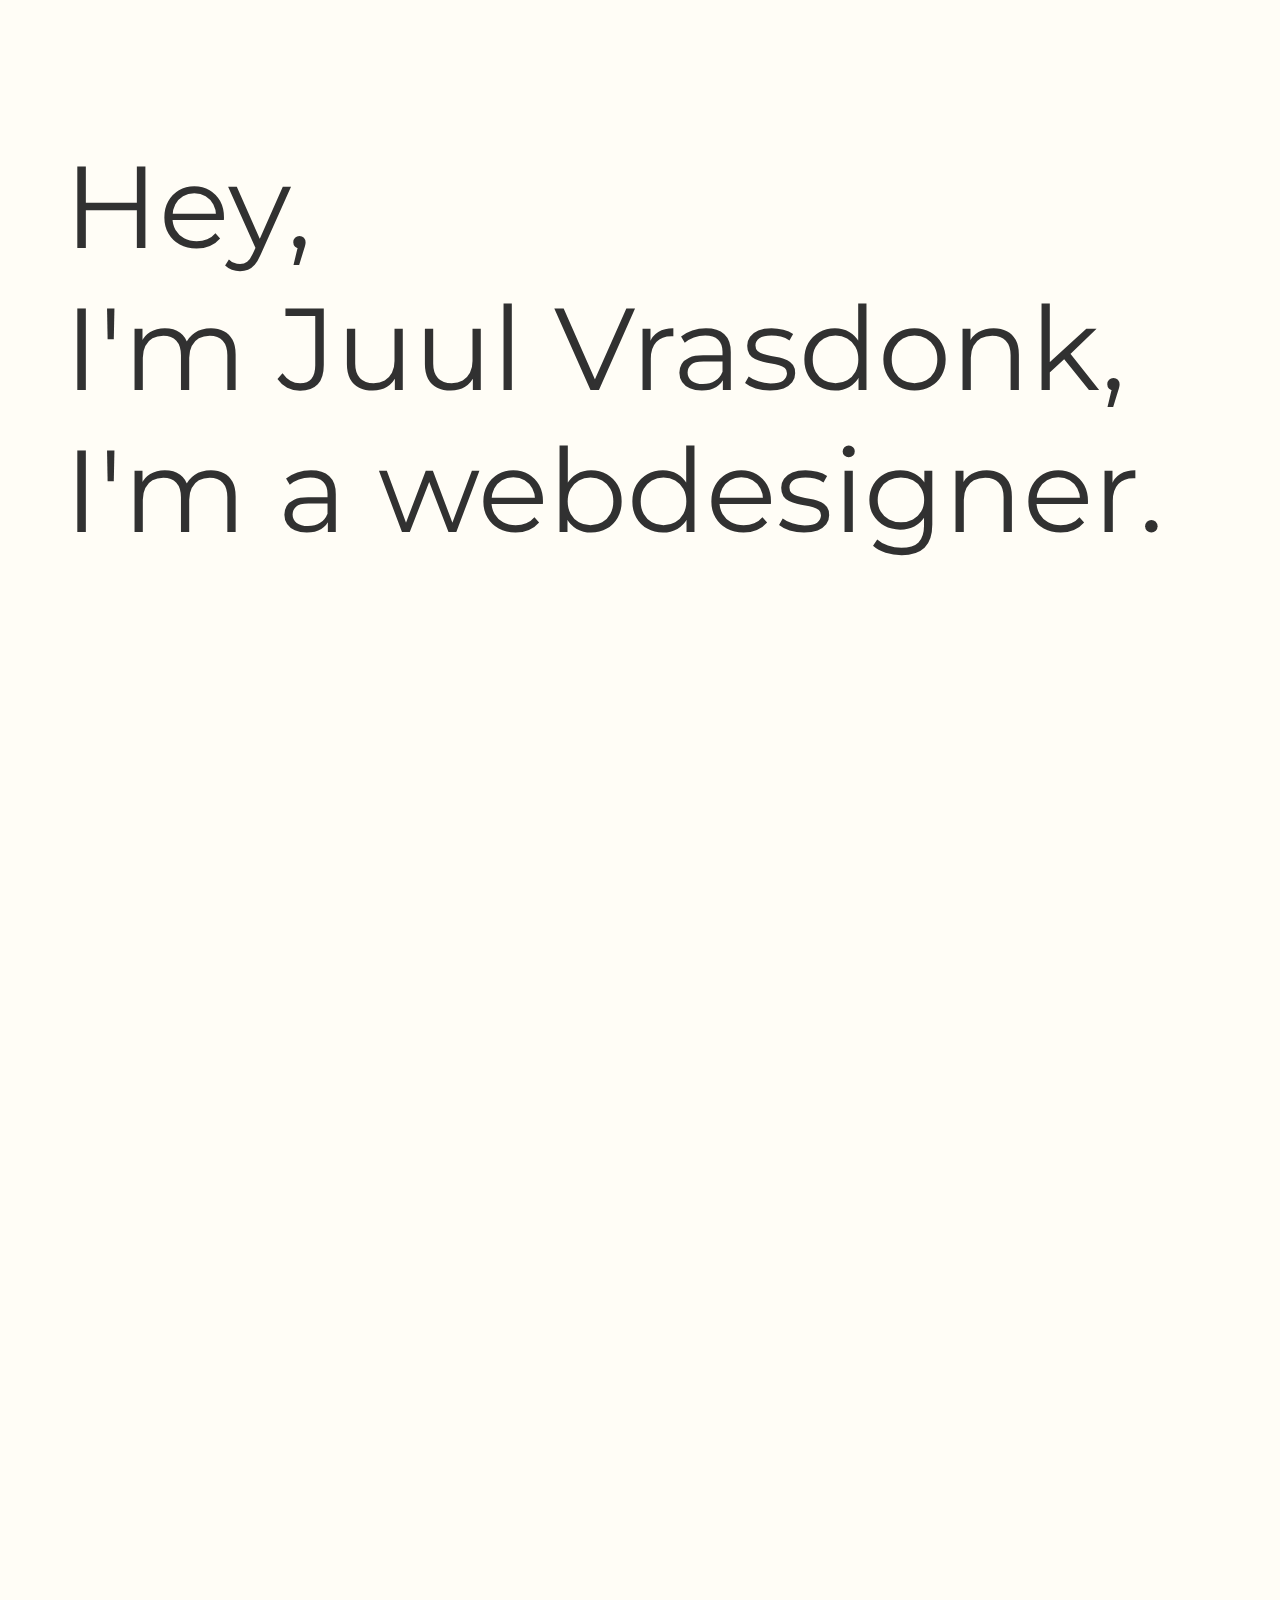
==== index.html @ 44484472 "update" ====
<!DOCTYPE html>
<html lang="nl">
<head>
    <meta charset="utf-8"/>
    <meta name="viewport" content="width=device-width, initial-scale=1.0">
    <title>Juul Vrasdonk</title>
    <link href="https://fonts.googleapis.com/css2?family=Montserrat:ital,wght@0,200;0,300;0,400;0,500;0,600;0,700;0,800;0,900;1,100;1,200;1,300;1,400;1,500;1,600;1,700;1,800;1,900&display=swap" rel="stylesheet">
    <link rel=stylesheet href="./style.css">
</head>
<body>
    <header>
        <ul class="introlax">
            <li class="scroll" data-rate="2" data-direction="horizontal">Hey,</li>
            <li class="scroll" data-rate="1.5" data-direction="horizontal">I'm Juul Vrasdonk,</li>
            <li class="scroll" data-rate="-2" data-direction="horizontal">I'm a webdesigner.</li>
        </ul>
    </header>
    <main>
       <article>
        <p class="intro fade-element">This is my design portfolio.</p>
        <section class="itemcontainer fade-element">  
                <h2>Ubicomp</h2>
                <img class="ubicompimg" src="img/Ubicomp/Ubicomp.svg" alt="Einstein doll with big dark eyes">
            <section class="cta ubicompcta">
                <h2 class="hidden"></h2>
                <a href="ubicomp.html">Details</a>
            </section> 
        </section>
        <section class="stuwebitemcontainer fade-element">  
                <h2>Stuweb</h2>
                <img src="img/Stuweb/Stuweb.png" alt="Landing page of Stuweb" class="stuweb">
            <section class="cta stuwebcta">
                <h2 class="hidden"></h2>
                <a href="#">Details</a>
           </section>
        </section>
        <section class="biebitemcontainer fade-element">  
            <h2>Bibliotheek</h2>
            <img class="bibliotheekimg" src="img/Bibliotheek/Bieb_home.png" alt="Ipad app for 'de Bibliotheek.">
        <section class="cta bibliotheekcta">
            <h2 class="hidden"></h2>
            <a href="#">Details</a>
        </section> 
    </section>
       </article>
       <footer>
           <h2 class="fade-element">Contact</h2>
           <div class="desktopfooter">
            <section class="iconcontainer">
                <h2 class="hidden"></h2>
             <a href="https://www.linkedin.com/in/juul-vrasdonk-37319a1a4/" class="fade-element" target="blank"><img src="img/Icons/Linkedin.svg" alt="Linkedin logo"></a>
             <a href="https://dribbble.com/juulvrasdonk" class="fade-element" target="blank"><img src="img/Icons/Dribbble.svg" alt="Dribbble logo"></a>
             <a href=" https://www.instagram.com/juulvrasdonk/" class="fade-element" target="blank"><img src="img/Icons/Instagram.svg" alt="Instagram logo"></a>
            </section>
            <a href="mailto:juulvrasdonk@gmail.com" class="mail fade-element">juulvrasdonk@gmail.com</a>
           </div>
       </footer> 
        
    </main>
</body>
<script src="main.js"></script>
</html>
---- style.css ----
/* Mobile first part*/
html {
    margin: 0px;
    padding: 0px;
    font-family: 'Montserrat', sans-serif;
}
body{
    margin: 0;
    padding: 0;
    display: flex;
    flex-flow: column;
    background-color: #FFFDF6;
}
header { 
    height: 100vh;
}
.introlax {
    margin: 40vh 0 50vh 7vw;
    padding: 0;
    width: 90vw;
    position: fixed;
}

li {
    font-weight: 400;
    font-size: 9.1vw;
    color: #313131;
    padding: 0;
    list-style: none;
    max-width: 90vw;
}
.intro{
    font-weight: 400;
    font-size: 1em;
    color: #313131;
    width: 100vw;
    text-align: center;
    margin: 0 0 50vh 0;
}
h2 {
    font-weight: 700;
    color: #757575;
    font-size: 3.3em;
    margin-top: 2%;
}
.itemcontainer, .stuwebitemcontainer, .biebitemcontainer {
    display: flex;
    flex-flow: column;
    align-items: center;
    width: 80vw;
    margin: 0 10vw 30vh 10vw;
    background-color:  #E9F9F5;
    border-radius: 10px;
    box-shadow: 0vw 3vh 50px -30px rgba(0,0,0,.4);
}

.itemcontainer > img {
    height: 25vh;
    margin: 0% 27% 5% 0%;
}
.stuwebitemcontainer > .stuweb, .biebitemcontainer > .bibliotheekimg{
    height: auto;
    width: 90%;
    box-shadow: 0vw 3vh 50px -30px rgba(0,0,0,.4);
    margin: 0% 5% 15% 5%;
}
.biebitemcontainer > h2 {
    font-size: 2.5em;
}

.cta {
    width: 100%;
    display: flex;
}
.cta > a {
    text-decoration: none;
    background-color:#4285F4; ;
    color: white;
    border-radius: 10px;
    padding: 8px 37%;
    margin: auto;
    margin-bottom: 3%;
    box-shadow: 0vw 3vh 50px -30px rgba(0,0,0,.4);
}
footer{
    position: relative;
    height: 50vh;
    display: flex;
    flex-flow: column;
    margin: 45vh 0 20vh 0;
}
.desktopfooter {
    position: relative;
    display:flex;
    flex-flow: column;
}
footer > h2{
    width: 100vw;
    text-align: center;
    margin: 0;
}
.iconcontainer{
    width: 60vw;
    height: 0;
    margin-left: 20vw;
    margin-top: 7vh;
    margin-bottom: 7em;
    display: flex;
    flex-flow: row;
    justify-content: space-between;
}
.mail{
    text-decoration: none;
    background-color:#4285F4; ;
    color: white;
    border-radius: 10px;
    padding: 8px 0;
    width: 70vw;
    margin: 0;
    text-align: center;
    margin-left: 15vw;
}


/* Product page */

.backtext {
    right: 20px;
    font-size: 1em;
    text-decoration: none;
    color: #313131;
    margin-left: 4px;
    margin-top: 0px;
}
.back {
    display: flex;
    flex-flow: row;
    margin-top: 3vh;
    margin-left: 3vw;
    margin-bottom: 0;
}

.back > a > img {
    margin: auto;
    width: 1.5em;
}
a > img {
    width: 15vw;
}
nav > ul > li {
    margin: 0;
    margin-right: 6vw;
    padding: 0;
}
.productheader {
    height: auto;
}
li > a {
    font-size: 2.2vh;
    font-weight: 500;
    text-decoration: none;
    color: #C1C1C1;
    position: relative;
    bottom: 1vh;
}
nav {
    display: flex;
    justify-content: center;
}
nav > ul{
    display: flex;
    flex-flow: row;
    justify-content: space-evenly;
    width: 85%;
    align-items: center;
    margin: 6vh 5.5vw 6vh 0vw; 
    max-width: 400px;
}
.active{
    position: relative;
    top: 0vh;
    font-weight: 500;
    font-size: 2.5vh;
    background-color: #4285F4;
    color: white;
    padding: 4px 6px;
    border-radius: 8px;
}
h1 {
    margin-left: 5vw;
    font-size: 1.3em;
    color: #757575;
}
p {
    font-size: 0.9em;
    margin: 0 10vw 10vh 5vw;
}
.content {
    display: flex;
    flex-flow: column;
    width: 100vw;
    background-color: #242424;
    margin-bottom: 0;
}
.langhint{
    font-size: 0.5em;
    color: #FFFDF6;
    width: 100vw;
    text-align: center;
    margin: 15vh 0 13vh 0;
}
li > img {
    width: 90vw;
    margin: 0 5vw 10vw 5vw;
}
.content > ul, .imagerow{
    list-style: none;
    padding-inline-start: 0;
}
.productfooter{ 
    margin-top: 0;
    height: 25vh;
}
.mobilehidden {
    display: none;
}
.hidden {
    display: none;
}
.fade-element {
    opacity: 0;
    -webkit-transition-delay: .5s;
    -o-transition-delay: .5s;
    transition-delay: .5s;
    -webkit-transition: .5s;
    -o-transition: .5s;
    transition: .5s cubic-bezier(0.79, 0, 0.6, 1);
    transform: translateY(200px) rotate(-5deg);
}
.inView {
    opacity: 1;
    transform: translateY(0px) rotate(0deg);
  }


@media screen and (min-width: 480px) {
    h2 {
        font-size: 6em;
    }
    .itemcontainer > img {
        margin: 0% 22% 5% 0%;
    }
    a {
        font-size: 1.7em;
    }
    .iconcontainer {
        margin-bottom: 18vh;
    }
    .mail {
        width: 50vw;
        margin: 0 25vw;
    }
    p{
        font-size: 1.4em;
        margin: 0 10vw 10vh 5vw;
    }
    .backtext {
        font-size: 1.4em;
    }
    h1 {
        font-size: 3.5em;
        margin-bottom: 3vh;
    }
    li > a {
        position: relative;
        bottom: 1.5vh;
    }
}
@media screen and (min-width: 992px) {
    html {
        overflow-x: hidden;
    }
    header {
        height: 100vh;
        width: 100vw;
        display: flex;
        margin-bottom: 45vh;
    }
    .introlax {
        margin-top: 15vh;
        margin-left:  5vw;
    }
    .intro {
        padding-bottom: 50vh;
        width: 100%;
        margin: 0;
    } 
    main {
        display: flex;
        flex-direction: column;
        width: 100vw;
        align-items: center;
    }
    article {
        display: flex;
        flex-direction: column;
        width: 100%;
        max-width: 1200px;
        margin: 0;
        padding: 0;
    }
    .itemcontainer {
        display: flex;
        flex-direction: row-reverse;
        justify-content: space-between;
        width: 90%;
        background-color: transparent;
        margin: 0 5% 10% 5%;
        padding: 0;
        border-radius: 0;
        box-shadow: none;
    }
    .itemcontainer > .ubicompimg { 
        width: 25%;
        margin: 0;
        background-color: #E9F9F5;;
        padding: 10% 18% 10% 10%;
        border-radius: 2.5%;
        box-shadow: 0vw 3vh 50px -30px rgba(0,0,0,.4);
    }
    .ubicompcta {
        position: absolute;
        top: 70%;
        left: 58%;
        width: 15%;
    }
    .stuwebitemcontainer {
        display: flex;
        flex-direction: row;
        justify-content: space-between;
        width: 90%;
        background-color: transparent;
        margin: 0 5% 0% 5%;
        padding: 0;
        border-radius: 0;
        box-shadow: none;
    }
    .stuwebitemcontainer > .stuweb {
        width: 30%;
        object-fit: contain;
        padding: 12% 12% 12% 12%;
        background-color: #E9F9F5;;
        border-radius: 2.5%;
        margin-right: 0;
    }
    .stuwebcta {
        width: 15%;
        position: absolute;
        top: 60%;
        left: 0;
    }
    .biebitemcontainer {
        display: flex;
        flex-direction: row-reverse;
        justify-content: space-between;
        width: 90%;
        background-color: transparent;
        margin: 0 5% 10% 5%;
        padding: 0;
        border-radius: 0;
        box-shadow: none;
    }
    .biebitemcontainer > .bibliotheekimg {
        width: 30%;
        margin: 0;
        background-color: #E9F9F5;;
        padding: 12% 12% 12% 12%;
        border-radius: 2.5%;
        box-shadow: 0vw 3vh 50px -30px rgba(0,0,0,.4);
    }
    .biebitemcontainer > h2 {
        position: relative;
        margin-top: 7%;
        margin-right: 4%;
        font-size: 4em;
    }
    .bibliotheekcta {
        position: absolute;
        top: 70%;
        left: 60%;
        width: 15%;
    }
    footer{
        width: 90vw;
        height: 30vh;
        display: flex;
        flex-flow: column;
        margin: 45vh 0 20vh 0;
    }
    footer > h2{
        width: 100vw;
        text-align: left;
    }
    .iconcontainer{
        height: 0;
        margin-top: 4vw;
        margin-bottom: 7em;
        display: flex;
        flex-flow: row;
        justify-content: left;
    }
    .iconcontainer img {
        width: 4vw;
        margin-left: 2vw;
    }
    .mail{
        text-decoration: underline;
        background-color: transparent;
        color: #4285F4;
        border-radius: 10px;
        width: 20vw;
        height: 31px;
        margin: 4vw;
        margin-left: 0.5vw;
        text-align: center;
    }
    .desktopfooter {
        display: flex;
        flex-direction: row-reverse;
    }
}
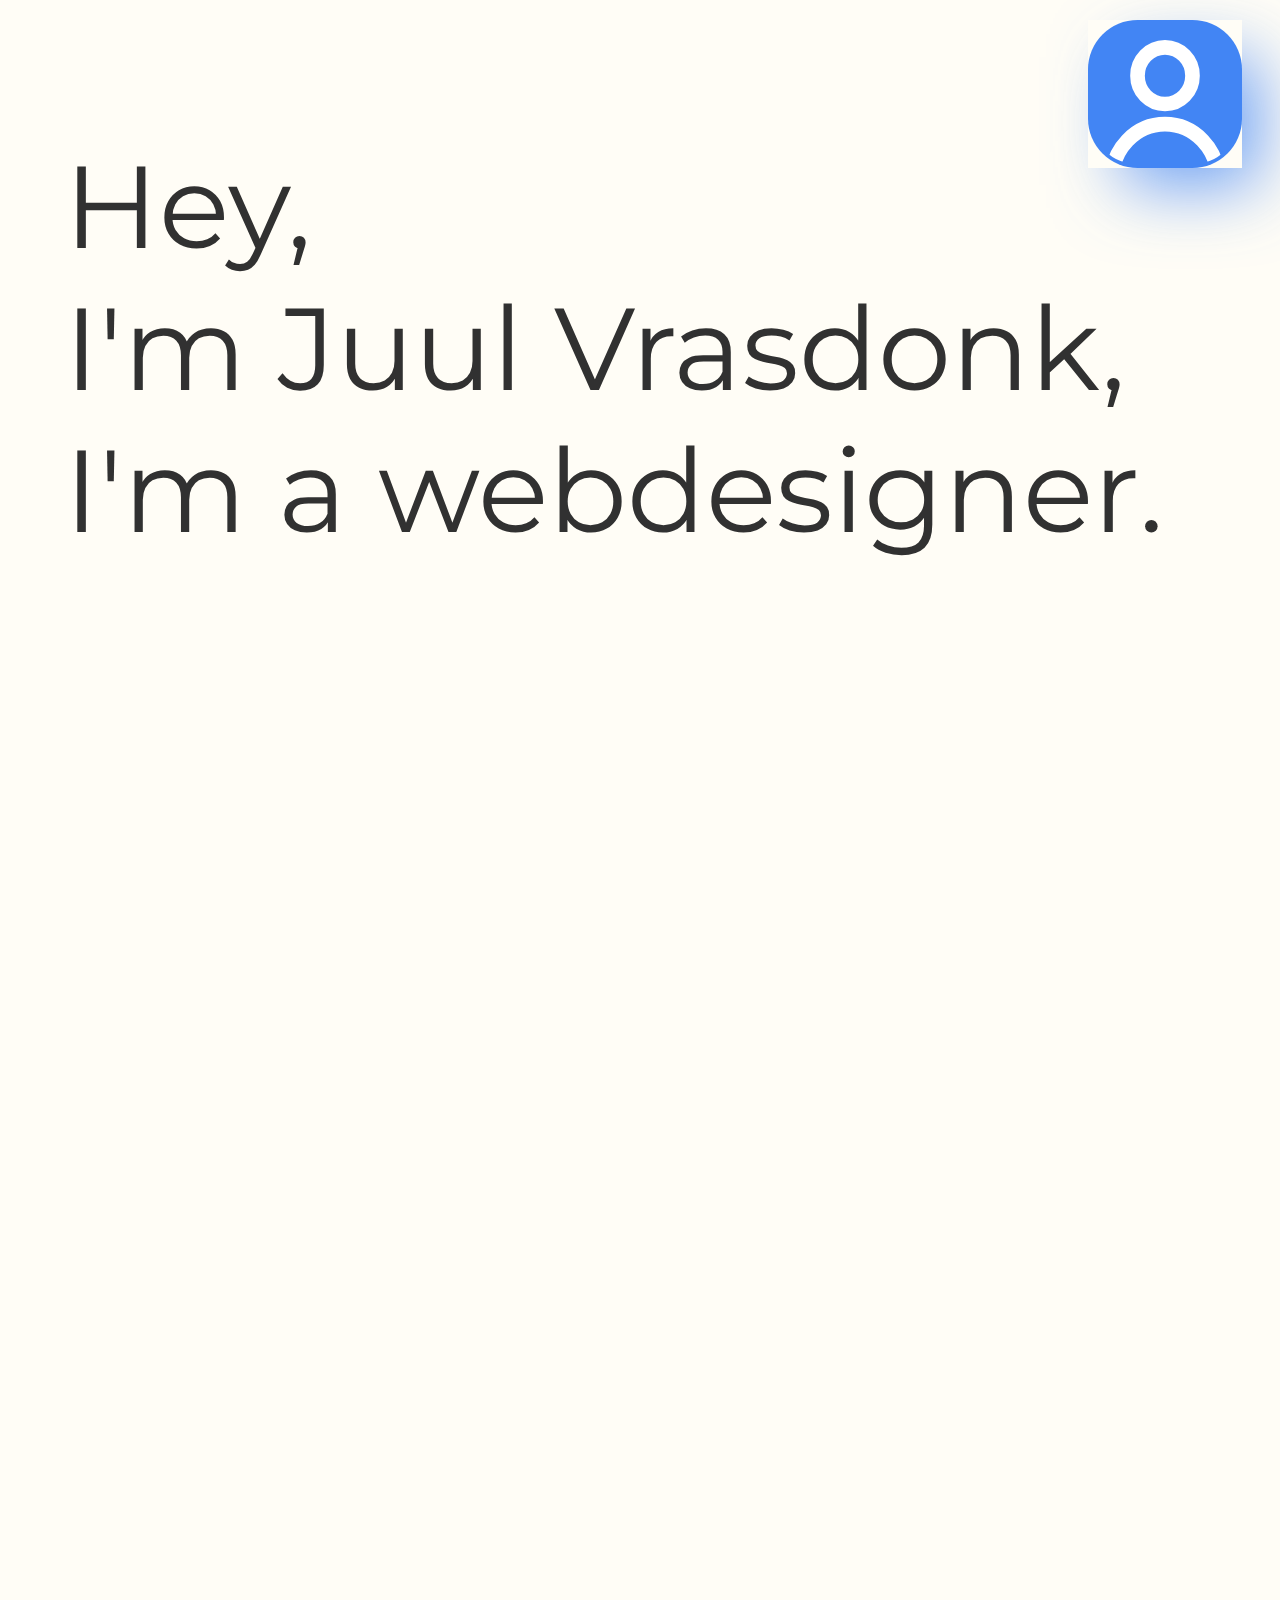
==== commit 1874194c: "Update" ====
--- a/index.html
+++ b/index.html
@@ -9,13 +9,14 @@
 </head>
 <body>
     <header>
+        <a href="about-me.html" class="aboutmebtn"><img src="img/Icons/Aboutme.svg"></a> 
         <ul class="introlax">
             <li class="scroll" data-rate="2" data-direction="horizontal">Hey,</li>
             <li class="scroll" data-rate="1.5" data-direction="horizontal">I'm Juul Vrasdonk,</li>
             <li class="scroll" data-rate="-2" data-direction="horizontal">I'm a webdesigner.</li>
         </ul>
     </header>
-    <main>
+    <main class="homecontainer">
        <article>
         <p class="intro fade-element">This is my design portfolio.</p>
         <section class="itemcontainer fade-element">  
--- a/style.css
+++ b/style.css
@@ -13,6 +13,17 @@
 }
 header { 
     height: 100vh;
+}
+.aboutmebtn {
+    position: fixed;
+    left: 85vw;
+    top: 2px;
+    z-index: 5;
+}
+.aboutmebtn > img {
+    margin-top: 2vh;
+    width: 12vw;
+    box-shadow: 2vw 3vh 70px -10px rgba(66,133,244,.8);
 }
 .introlax {
     margin: 40vh 0 50vh 7vw;
@@ -123,7 +134,6 @@
 
 
 /* Product page */
-
 .backtext {
     right: 20px;
     font-size: 1em;
@@ -131,6 +141,7 @@
     color: #313131;
     margin-left: 4px;
     margin-top: 0px;
+    height: 0;
 }
 .back {
     display: flex;
@@ -151,21 +162,26 @@
     margin: 0;
     margin-right: 6vw;
     padding: 0;
+    display: flex;
+    align-items: center;
 }
 .productheader {
+    display: flex;
+    flex-direction: column;
+    margin-bottom: 0;
     height: auto;
 }
 li > a {
-    font-size: 2.2vh;
+    font-size: 2.2vh;   
     font-weight: 500;
     text-decoration: none;
     color: #C1C1C1;
-    position: relative;
-    bottom: 1vh;
 }
 nav {
     display: flex;
     justify-content: center;
+    width: 100vw;
+    margin-top: 4vh;
 }
 nav > ul{
     display: flex;
@@ -173,8 +189,11 @@
     justify-content: space-evenly;
     width: 85%;
     align-items: center;
-    margin: 6vh 5.5vw 6vh 0vw; 
     max-width: 400px;
+    margin: 0;
+}
+section > nav {
+    margin-bottom: 15%;
 }
 .active{
     position: relative;
@@ -295,7 +314,7 @@
         width: 100%;
         margin: 0;
     } 
-    main {
+    .homecontainer {
         display: flex;
         flex-direction: column;
         width: 100vw;
@@ -428,4 +447,122 @@
         display: flex;
         flex-direction: row-reverse;
     }
+
+
+    /* Productpagina */
+
+    .langhint {
+        font-size: 1em;
+    }
+    nav > ul > li {
+        height: 100%;
+        margin: 0;
+        margin-right: 6vw;
+        padding: 0;
+        display: flex;
+        align-items: center;
+    }
+    li > a {
+        font-size: 1vw;   
+        font-weight: 500;
+        text-decoration: none;
+        color: #C1C1C1;
+        margin: 0;
+        position: relative;
+        bottom: 0;
+    }
+    nav {
+        display: flex;
+        justify-content: center;
+        width: 100vw;
+        margin-top: 4vh;
+    }
+    nav > ul{
+        display: flex;
+        flex-flow: row;
+        justify-content: space-evenly;
+        width: 85%;
+        height: 100%;
+        align-items: center;
+        max-width: 992px;
+        margin: 0;
+        padding: 0;
+    }
+    section > nav {
+        margin-bottom: 15%;
+    }
+    .active{
+        position: relative;
+        top: 0vh;
+        font-weight: 500;
+        font-size: 1.3vw;
+        background-color: #4285F4;
+        color: white;
+        padding: 4px 6px;
+        border-radius: 8px;
+        margin-top: 0;
+    }
+    h1 {
+        margin-top: 20vh;
+    }
+    p {
+        margin-bottom: 20vh;
+    } 
+
+    /* About me page */
+    .aboutheader {
+        margin: 0;
+        max-height: 10vh;
+        position: fixed;
+    }
+    .aboutmecontainer {
+        display: flex;
+        flex-direction: wrap;
+        width: 100vw;
+        margin: 0;
+        margin-right: 0;
+        max-width: none;
+        position: relative;
+        top: 0;
+        margin-bottom: 100vh;
+    }
+    .introaboutme {
+        width: 50%;
+        margin-top: 35vh;
+        margin-left: 47%;
+    }
+    .introaboutme > ul {
+        width: 100%;
+        max-width: none;
+        margin: 0%;
+    }
+    .introaboutme > li {
+        font-size: 4em;
+        width: 60vw;
+        max-width: none;
+    }
+    .profilepicture{
+        margin-top: 15vh;
+        min-width: 50%;
+        display: flex;
+        justify-content: center;
+        align-items: center;
+        position: -webkit-sticky;
+        position: fixed;
+    }
+    .profilepicture > img {
+        box-shadow: 0vw 3vh 30px -30px rgba(0,0,0,.4);
+    }
+    .aboutmetext {
+        margin-top: 50vh;
+    }
+    .aboutmetext > p, h3 {
+        max-width: 40vw;
+        margin-left: 50%;
+    }
+    .aboutmetext >  h3 {
+        font-size: 2em;
+        color: #757575;
+    }
+
 }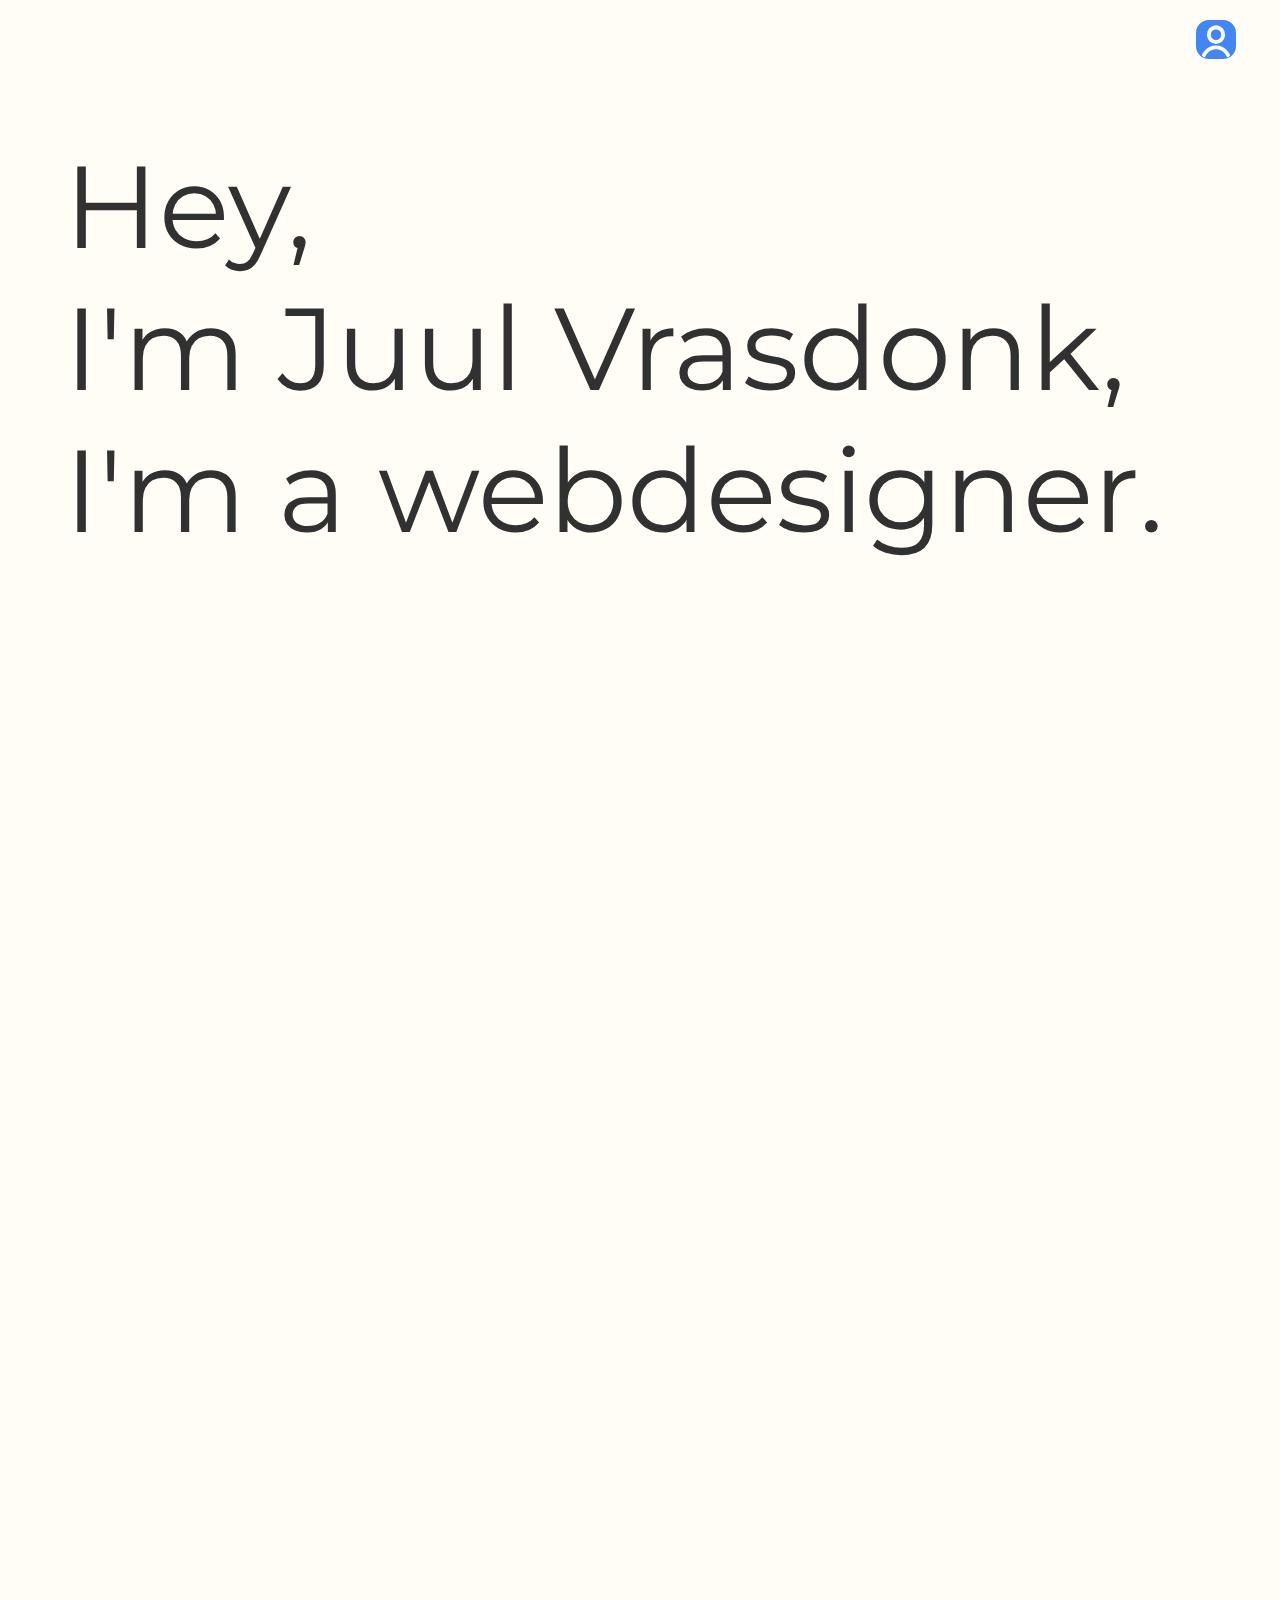
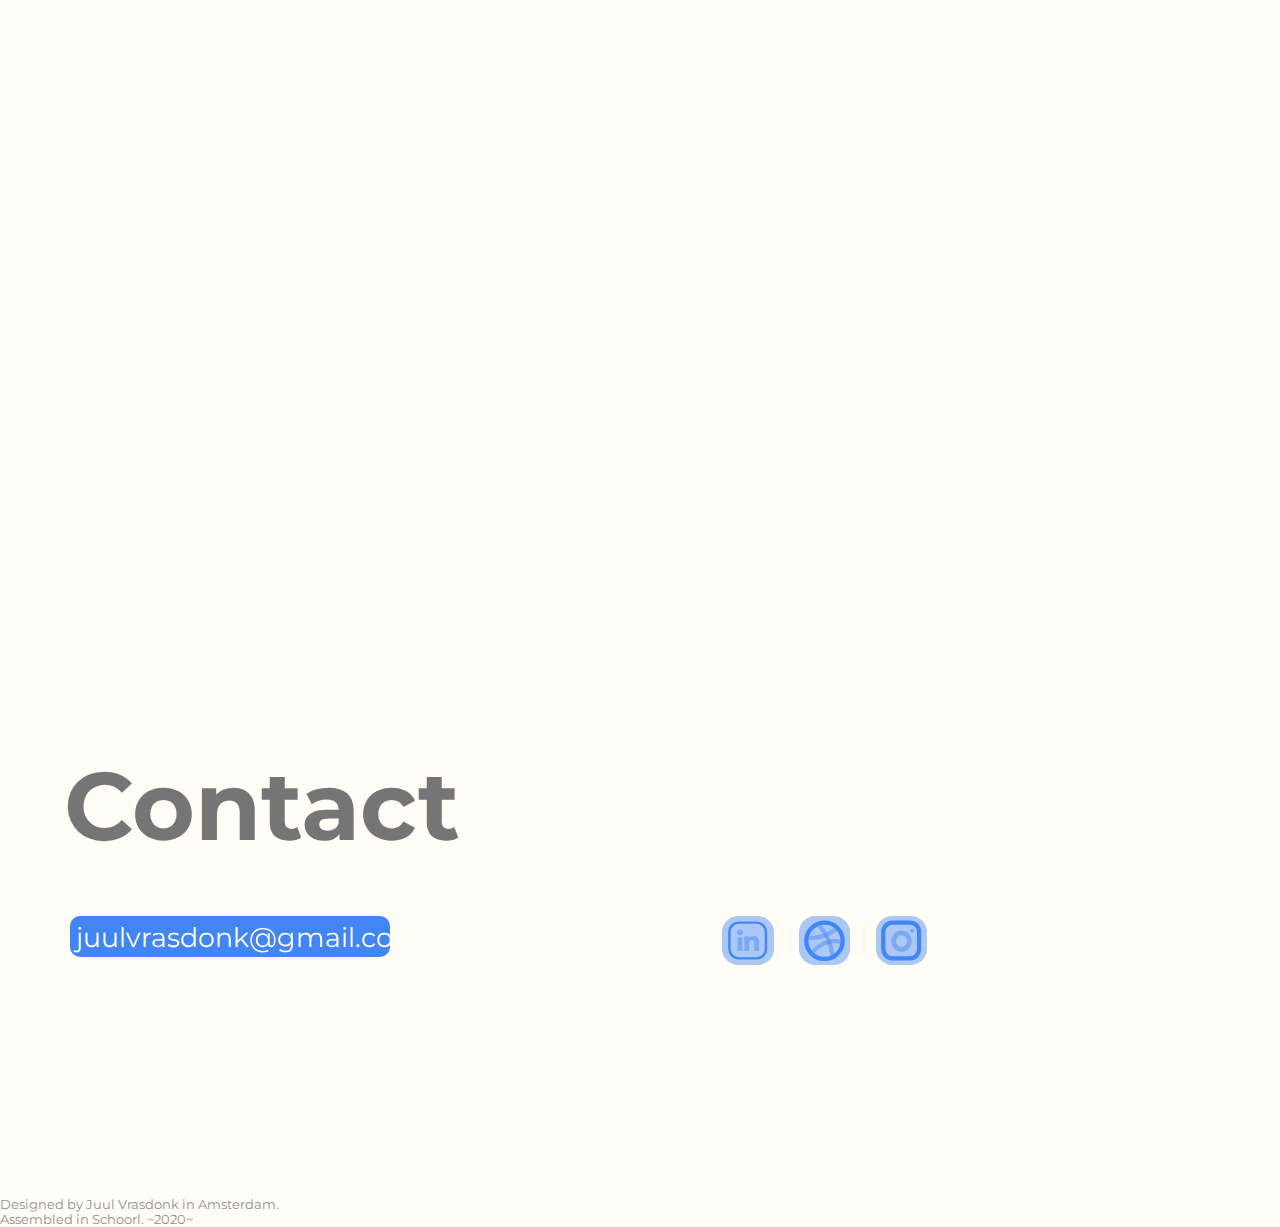
==== commit 2b1fe70a: "update" ====
--- a/index.html
+++ b/index.html
@@ -45,17 +45,20 @@
     </section>
        </article>
        <footer>
-           <h2 class="fade-element">Contact</h2>
+           <h2>Contact</h2>
            <div class="desktopfooter">
             <section class="iconcontainer">
                 <h2 class="hidden"></h2>
-             <a href="https://www.linkedin.com/in/juul-vrasdonk-37319a1a4/" class="fade-element" target="blank"><img src="img/Icons/Linkedin.svg" alt="Linkedin logo"></a>
-             <a href="https://dribbble.com/juulvrasdonk" class="fade-element" target="blank"><img src="img/Icons/Dribbble.svg" alt="Dribbble logo"></a>
-             <a href=" https://www.instagram.com/juulvrasdonk/" class="fade-element" target="blank"><img src="img/Icons/Instagram.svg" alt="Instagram logo"></a>
+             <a href="https://www.linkedin.com/in/juul-vrasdonk-37319a1a4/" target="blank"><img src="img/Icons/Linkedin.svg" alt="Linkedin logo"></a>
+             <a href="https://dribbble.com/juulvrasdonk"  target="blank"><img src="img/Icons/Dribbble.svg" alt="Dribbble logo"></a>
+             <a href=" https://www.instagram.com/juulvrasdonk/" target="blank"><img src="img/Icons/Instagram.svg" alt="Instagram logo"></a>
             </section>
-            <a href="mailto:juulvrasdonk@gmail.com" class="mail fade-element">juulvrasdonk@gmail.com</a>
+            <a href="mailto:juulvrasdonk@gmail.com" class="mail">juulvrasdonk@gmail.com</a>
            </div>
        </footer> 
+        <p class="designcredits">Designed by Juul Vrasdonk in Amsterdam. <br>
+            Assembled in Schoorl. ~2020~
+        </p>
         
     </main>
 </body>
--- a/style.css
+++ b/style.css
@@ -16,14 +16,16 @@
 }
 .aboutmebtn {
     position: fixed;
-    left: 85vw;
+    left: auto;
+    right: 2vw;
     top: 2px;
     z-index: 5;
 }
 .aboutmebtn > img {
     margin-top: 2vh;
+    margin-right: 2vh;
     width: 12vw;
-    box-shadow: 2vw 3vh 70px -10px rgba(66,133,244,.8);
+    max-width: 40px;
 }
 .introlax {
     margin: 40vh 0 50vh 7vw;
@@ -131,8 +133,12 @@
     text-align: center;
     margin-left: 15vw;
 }
-
-
+.designcredits {
+    width: 100vw;
+    margin: 0;
+    font-size: 80%;
+    color: rgb(145, 145, 145);
+}
 /* Product page */
 .backtext {
     right: 20px;
@@ -246,6 +252,34 @@
 .hidden {
     display: none;
 }
+
+/* About me page */
+
+.mobiletop {
+    position: absolute;
+    top: 0;
+    margin-top: 20vh;
+    margin-bottom: 0;
+}
+.aboutheader {
+    max-height: 40vh;
+}
+.introaboutme {
+    width: 100vw;
+    margin-left: 5%;
+    padding-inline-start: 0em;
+}
+.profilepicture > img {
+    width: 80vw;
+    margin: 0 10vw 10vh;
+}
+h3, p {
+    margin-left: 5%;
+}
+
+
+/* Animations */
+
 .fade-element {
     opacity: 0;
     -webkit-transition-delay: .5s;
@@ -262,6 +296,8 @@
   }
 
 
+
+
 @media screen and (min-width: 480px) {
     h2 {
         font-size: 6em;
@@ -294,6 +330,66 @@
         position: relative;
         bottom: 1.5vh;
     }
+
+    /* Product pagina */
+
+    .langhint {
+        font-size: 1em;
+    }
+    nav > ul > li {
+        height: 100%;
+        margin: 0;
+        margin-right: 6vw;
+        padding: 0;
+        display: flex;
+        align-items: center;
+    }
+    li > a {
+        font-size: 40%;   
+        font-weight: 500;
+        text-decoration: none;
+        color: #C1C1C1;
+        margin: 0;
+        position: relative;
+        bottom: 0;
+    }
+    nav {
+        display: flex;
+        justify-content: center;
+        width: 100vw;
+        margin-top: 4vh;
+    }
+    nav > ul{
+        display: flex;
+        flex-flow: row;
+        justify-content: space-between;
+        width: 85%;
+        height: 100%;
+        align-items: center;
+        max-width: 992px;
+        margin: 0;
+        padding: 0;
+    }
+    section > nav {
+        margin-bottom: 15%;
+    }
+    .active{
+        position: relative;
+        top: 0vh;
+        font-weight: 500;
+        font-size: 45%;
+        background-color: #4285F4;
+        color: white;
+        padding: 4px 6px;
+        border-radius: 8px;
+        margin-top: 0;
+    }
+    h1 {
+        margin-top: 20vh;
+    }
+    p {
+        margin-bottom: 20vh;
+    } 
 }
 @media screen and (min-width: 992px) {
     html {
@@ -433,98 +529,44 @@
         margin-left: 2vw;
     }
     .mail{
-        text-decoration: underline;
-        background-color: transparent;
-        color: #4285F4;
+        text-decoration: none;
+        background-color:  #4285F4;
+        color: white;
         border-radius: 10px;
-        width: 20vw;
+        padding: 5px 6px;
+        width: 24vw;
         height: 31px;
         margin: 4vw;
         margin-left: 0.5vw;
         text-align: center;
     }
+    .mail > a {
+        width: 100%;
+    }
     .desktopfooter {
         display: flex;
         flex-direction: row-reverse;
     }
-
-
-    /* Productpagina */
-
-    .langhint {
-        font-size: 1em;
-    }
-    nav > ul > li {
-        height: 100%;
-        margin: 0;
-        margin-right: 6vw;
-        padding: 0;
-        display: flex;
-        align-items: center;
-    }
-    li > a {
-        font-size: 1vw;   
-        font-weight: 500;
-        text-decoration: none;
-        color: #C1C1C1;
-        margin: 0;
-        position: relative;
-        bottom: 0;
-    }
-    nav {
-        display: flex;
-        justify-content: center;
-        width: 100vw;
-        margin-top: 4vh;
-    }
-    nav > ul{
-        display: flex;
-        flex-flow: row;
-        justify-content: space-evenly;
-        width: 85%;
-        height: 100%;
-        align-items: center;
-        max-width: 992px;
-        margin: 0;
-        padding: 0;
-    }
-    section > nav {
-        margin-bottom: 15%;
-    }
-    .active{
-        position: relative;
-        top: 0vh;
-        font-weight: 500;
-        font-size: 1.3vw;
-        background-color: #4285F4;
-        color: white;
-        padding: 4px 6px;
-        border-radius: 8px;
-        margin-top: 0;
-    }
-    h1 {
-        margin-top: 20vh;
-    }
-    p {
-        margin-bottom: 20vh;
-    } 
-
     /* About me page */
     .aboutheader {
         margin: 0;
-        max-height: 10vh;
+        height: 10vh;
         position: fixed;
     }
     .aboutmecontainer {
         display: flex;
         flex-direction: wrap;
-        width: 100vw;
+        width: 80vw;
         margin: 0;
         margin-right: 0;
         max-width: none;
         position: relative;
         top: 0;
         margin-bottom: 100vh;
+        float: right;
+    } 
+    .mobiletop {
+        position: relative;
     }
     .introaboutme {
         width: 50%;
@@ -537,7 +579,7 @@
         margin: 0%;
     }
     .introaboutme > li {
-        font-size: 4em;
+        font-size: 300%;
         width: 60vw;
         max-width: none;
     }
@@ -545,16 +587,15 @@
         margin-top: 15vh;
         min-width: 50%;
         display: flex;
-        justify-content: center;
-        align-items: center;
-        position: -webkit-sticky;
         position: fixed;
     }
     .profilepicture > img {
         box-shadow: 0vw 3vh 30px -30px rgba(0,0,0,.4);
+        width: 100%;
+        margin-left: 0;
     }
     .aboutmetext {
-        margin-top: 50vh;
+        margin-top: 25vh;
     }
     .aboutmetext > p, h3 {
         max-width: 40vw;
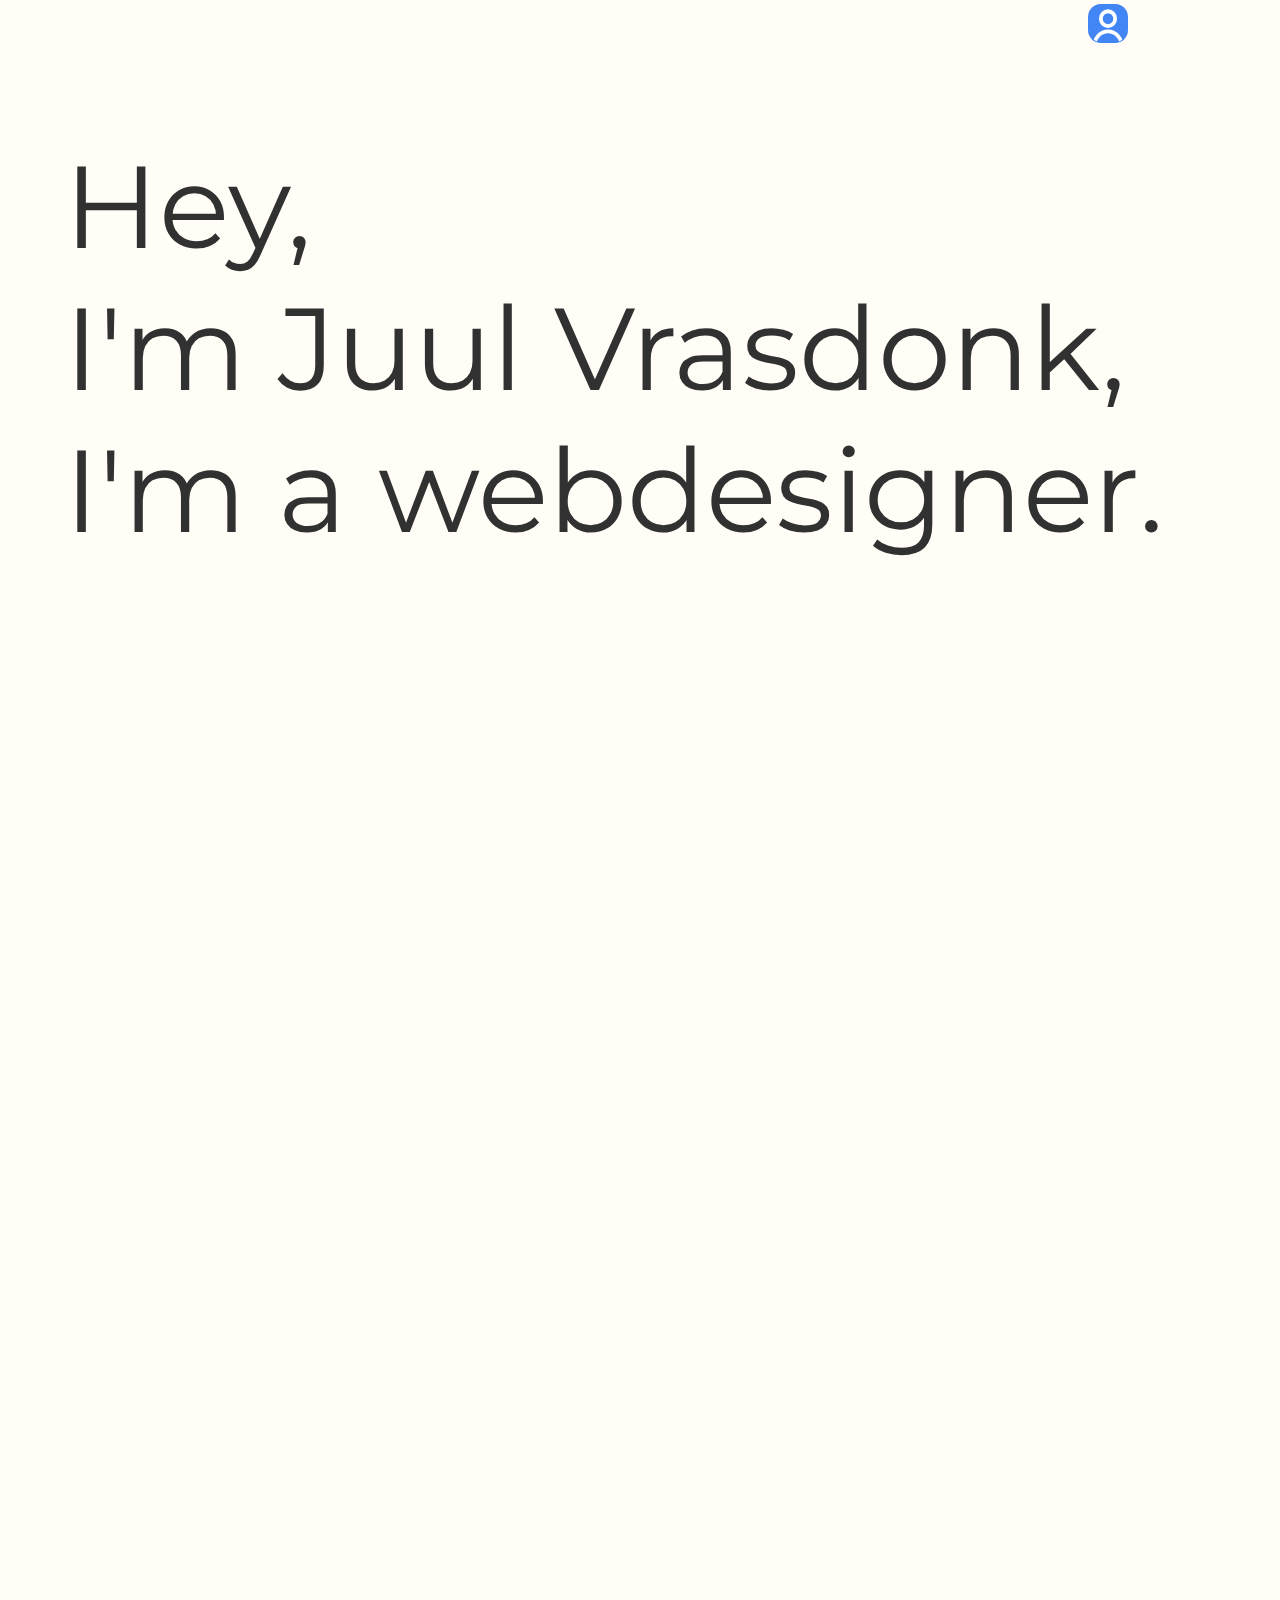
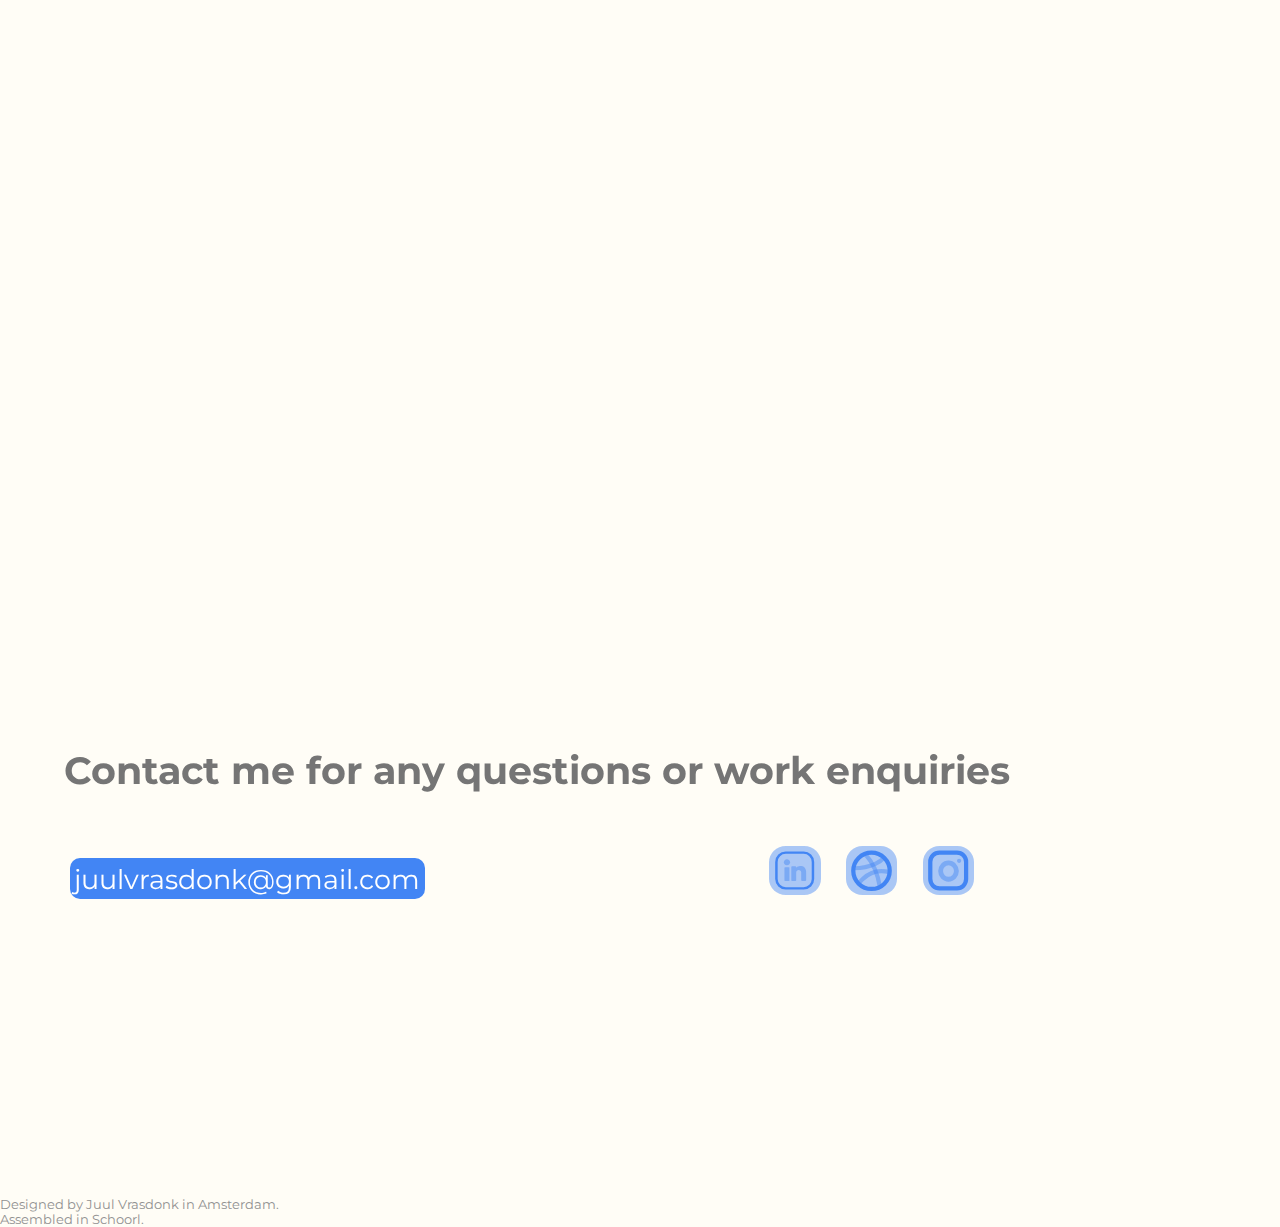
==== commit 54a2b11b: "update" ====
--- a/index.html
+++ b/index.html
@@ -6,6 +6,7 @@
     <title>Juul Vrasdonk</title>
     <link href="https://fonts.googleapis.com/css2?family=Montserrat:ital,wght@0,200;0,300;0,400;0,500;0,600;0,700;0,800;0,900;1,100;1,200;1,300;1,400;1,500;1,600;1,700;1,800;1,900&display=swap" rel="stylesheet">
     <link rel=stylesheet href="./style.css">
+    <link rel="shortcut icon" type="image/png" href="img/Icons/Favicon.png">
 </head>
 <body>
     <header>
@@ -32,7 +33,7 @@
                 <img src="img/Stuweb/Stuweb.png" alt="Landing page of Stuweb" class="stuweb">
             <section class="cta stuwebcta">
                 <h2 class="hidden"></h2>
-                <a href="#">Details</a>
+                <a href="stuweb.html">Details</a>
            </section>
         </section>
         <section class="biebitemcontainer fade-element">  
@@ -40,12 +41,12 @@
             <img class="bibliotheekimg" src="img/Bibliotheek/Bieb_home.png" alt="Ipad app for 'de Bibliotheek.">
         <section class="cta bibliotheekcta">
             <h2 class="hidden"></h2>
-            <a href="#">Details</a>
+            <a href="bibliotheek.html">Details</a>
         </section> 
     </section>
        </article>
        <footer>
-           <h2>Contact</h2>
+           <h2 class="contactheader">Contact me for any questions or work enquiries</h2>
            <div class="desktopfooter">
             <section class="iconcontainer">
                 <h2 class="hidden"></h2>
@@ -57,7 +58,7 @@
            </div>
        </footer> 
         <p class="designcredits">Designed by Juul Vrasdonk in Amsterdam. <br>
-            Assembled in Schoorl. ~2020~
+            Assembled in Schoorl.
         </p>
         
     </main>
--- a/style.css
+++ b/style.css
@@ -1,8 +1,13 @@
 /* Mobile first part*/
+* {
+    margin: 0;
+    padding: 0;
+}
 html {
     margin: 0px;
     padding: 0px;
     font-family: 'Montserrat', sans-serif;
+    overflow-x: hidden;
 }
 body{
     margin: 0;
@@ -10,21 +15,21 @@
     display: flex;
     flex-flow: column;
     background-color: #FFFDF6;
+    max-width: 100vw;
 }
 header { 
     height: 100vh;
 }
 .aboutmebtn {
     position: fixed;
-    left: auto;
-    right: 2vw;
-    top: 2px;
+    left: 85%;
+    right: 0px;
     z-index: 5;
+    width: 12vw;
 }
 .aboutmebtn > img {
-    margin-top: 2vh;
-    margin-right: 2vh;
     width: 12vw;
+    margin-top: 4px;
     max-width: 40px;
 }
 .introlax {
@@ -136,6 +141,7 @@
 .designcredits {
     width: 100vw;
     margin: 0;
+    margin-bottom: 5vh;
     font-size: 80%;
     color: rgb(145, 145, 145);
 }
@@ -182,12 +188,14 @@
     font-weight: 500;
     text-decoration: none;
     color: #C1C1C1;
+    position: relative;
 }
 nav {
     display: flex;
     justify-content: center;
     width: 100vw;
-    margin-top: 4vh;
+    margin-top: 8vh;
+    margin-bottom: 8vh;
 }
 nav > ul{
     display: flex;
@@ -195,7 +203,7 @@
     justify-content: space-evenly;
     width: 85%;
     align-items: center;
-    max-width: 400px;
+    max-width: 200px;
     margin: 0;
 }
 section > nav {
@@ -227,6 +235,9 @@
     background-color: #242424;
     margin-bottom: 0;
 }
+.bieblink, .stuweblink {
+    font-size: 0.9em
+}
 .langhint{
     font-size: 0.5em;
     color: #FFFDF6;
@@ -275,6 +286,9 @@
 }
 h3, p {
     margin-left: 5%;
+}
+.contactheader {
+    font-size: 2.4em
 }
 
 
@@ -312,7 +326,7 @@
         margin-bottom: 18vh;
     }
     .mail {
-        width: 50vw;
+        width: 50%;
         margin: 0 25vw;
     }
     p{
@@ -326,63 +340,11 @@
         font-size: 3.5em;
         margin-bottom: 3vh;
     }
-    li > a {
-        position: relative;
-        bottom: 1.5vh;
-    }
 
     /* Product pagina */
 
     .langhint {
         font-size: 1em;
-    }
-    nav > ul > li {
-        height: 100%;
-        margin: 0;
-        margin-right: 6vw;
-        padding: 0;
-        display: flex;
-        align-items: center;
-    }
-    li > a {
-        font-size: 40%;   
-        font-weight: 500;
-        text-decoration: none;
-        color: #C1C1C1;
-        margin: 0;
-        position: relative;
-        bottom: 0;
-    }
-    nav {
-        display: flex;
-        justify-content: center;
-        width: 100vw;
-        margin-top: 4vh;
-    }
-    nav > ul{
-        display: flex;
-        flex-flow: row;
-        justify-content: space-between;
-        width: 85%;
-        height: 100%;
-        align-items: center;
-        max-width: 992px;
-        margin: 0;
-        padding: 0;
-    }
-    section > nav {
-        margin-bottom: 15%;
-    }
-    .active{
-        position: relative;
-        top: 0vh;
-        font-weight: 500;
-        font-size: 45%;
-        background-color: #4285F4;
-        color: white;
-        padding: 4px 6px;
-        border-radius: 8px;
-        margin-top: 0;
     }
     h1 {
         margin-top: 20vh;
@@ -390,6 +352,9 @@
     p {
         margin-bottom: 20vh;
     } 
+    .aboutfooter {
+        margin: 0;
+    }
 }
 @media screen and (min-width: 992px) {
     html {
@@ -515,6 +480,7 @@
     footer > h2{
         width: 100vw;
         text-align: left;
+        display: block;
     }
     .iconcontainer{
         height: 0;
@@ -533,10 +499,9 @@
         background-color:  #4285F4;
         color: white;
         border-radius: 10px;
-        padding: 5px 6px;
-        width: 24vw;
+        padding: 5px 0px;
         height: 31px;
-        margin: 4vw;
+        margin: 5.5%;
         margin-left: 0.5vw;
         text-align: center;
     }
@@ -564,14 +529,16 @@
         top: 0;
         margin-bottom: 100vh;
         float: right;
+        
     } 
     .mobiletop {
         position: relative;
     }
     .introaboutme {
         width: 50%;
-        margin-top: 35vh;
-        margin-left: 47%;
+        margin-top: 25vh;
+        position: relative;
+        left: 45%;
     }
     .introaboutme > ul {
         width: 100%;
@@ -590,9 +557,11 @@
         position: fixed;
     }
     .profilepicture > img {
-        box-shadow: 0vw 3vh 30px -30px rgba(0,0,0,.4);
-        width: 100%;
+        width: 90%;
+        object-fit: contain;
         margin-left: 0;
+        position: relative;
+        right: 15%;
     }
     .aboutmetext {
         margin-top: 25vh;
@@ -605,5 +574,43 @@
         font-size: 2em;
         color: #757575;
     }
+    .designcredits {
+        margin-bottom: 0;
+    }
+    .aboutfooter {
+        margin-left: 42%;
+        height: 30vh;
+        margin-top: 0;
+        margin-bottom: 10%;
+    }
+    .aboutfooter >  a {
+        margin-left: 19%;
+        padding: 10px 16px;
+        text-align: left;
+    }
+    .aboutfooter > .iconcontainer {
+        margin-left: 17%;
+    }
+    .lessmargin {
+        margin-bottom: 0;
+    }
+    .aboutmain {
+        max-height: 2000px;
+        width: 50%;
+        position: relative;
+        left: 50%;
+    }
+    .productfooter {
+        display: flex;
+        flex-direction: row;
+    }
+    .productfooter > a {
+        margin-top: 5.5%;
+        padding: auto 15px;
+    }
+    .aboutmail {
+        max-width: 350px;
+    }
+
 
 }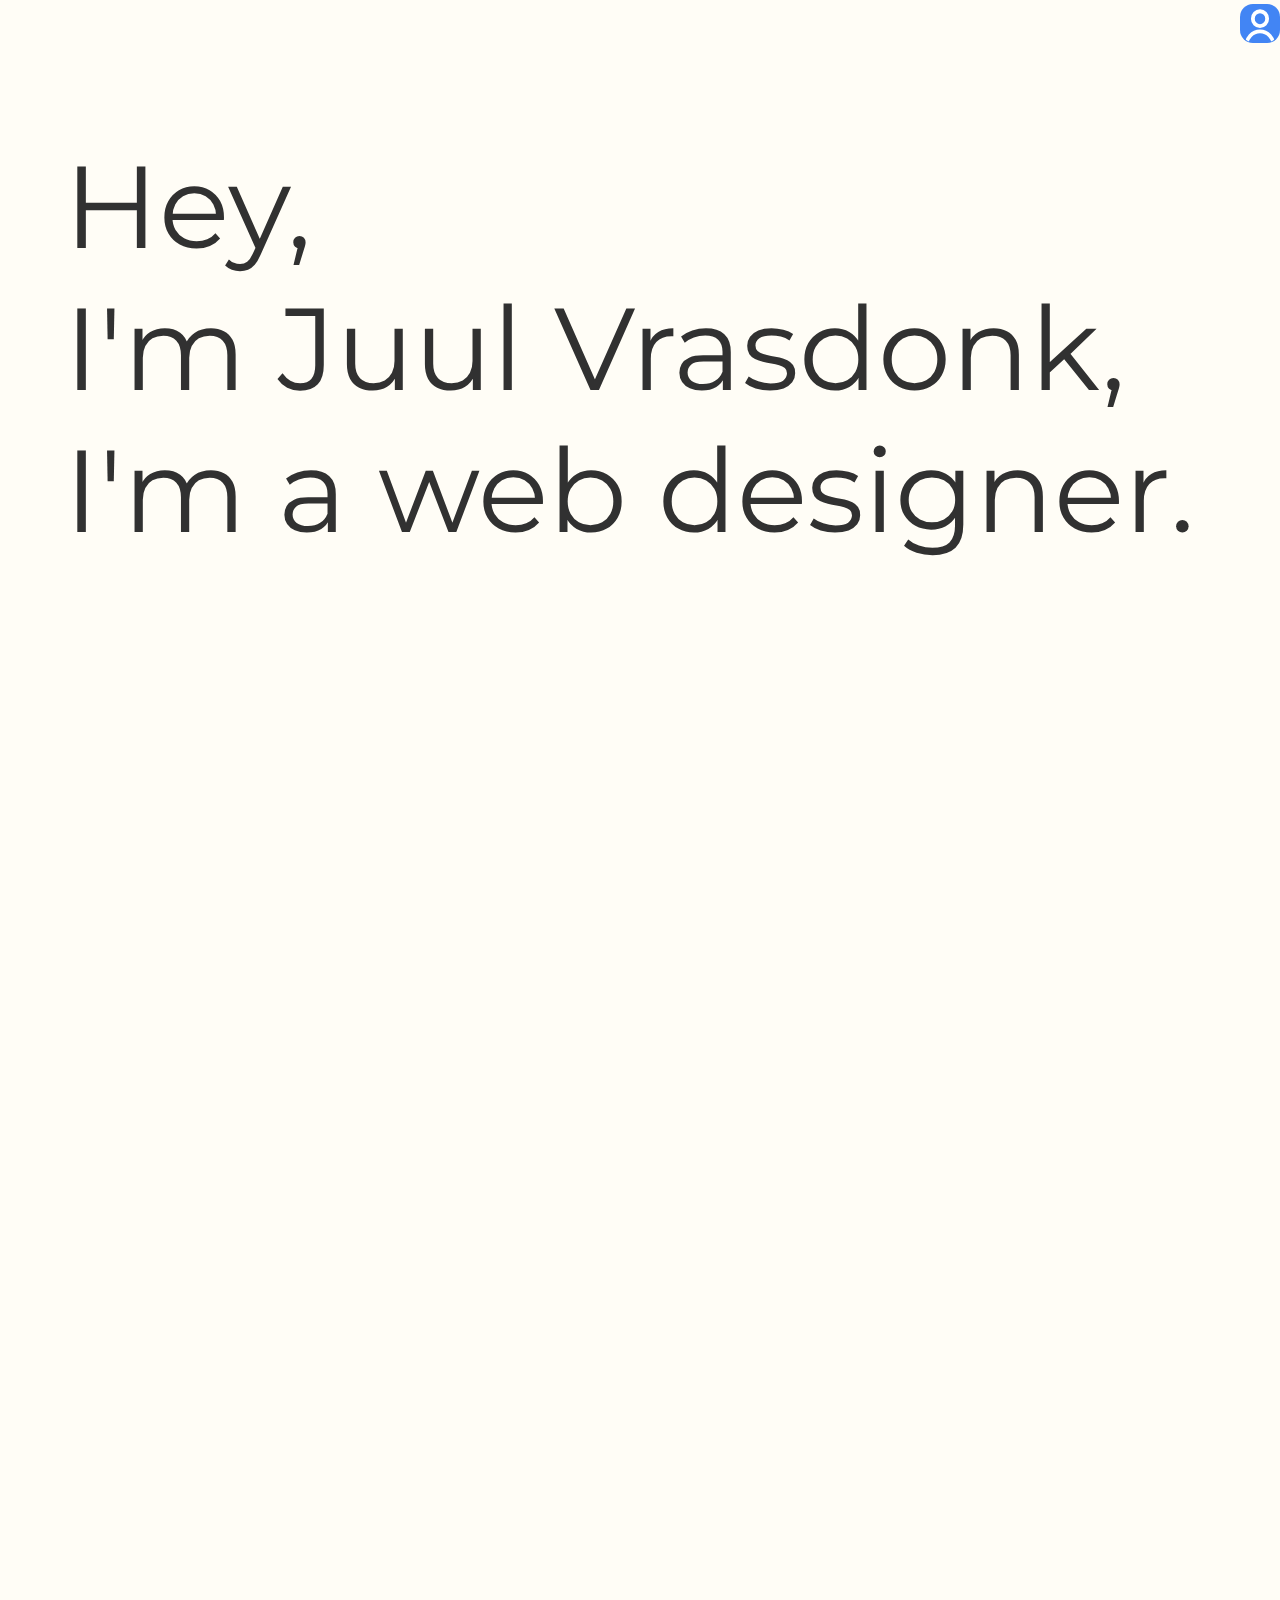
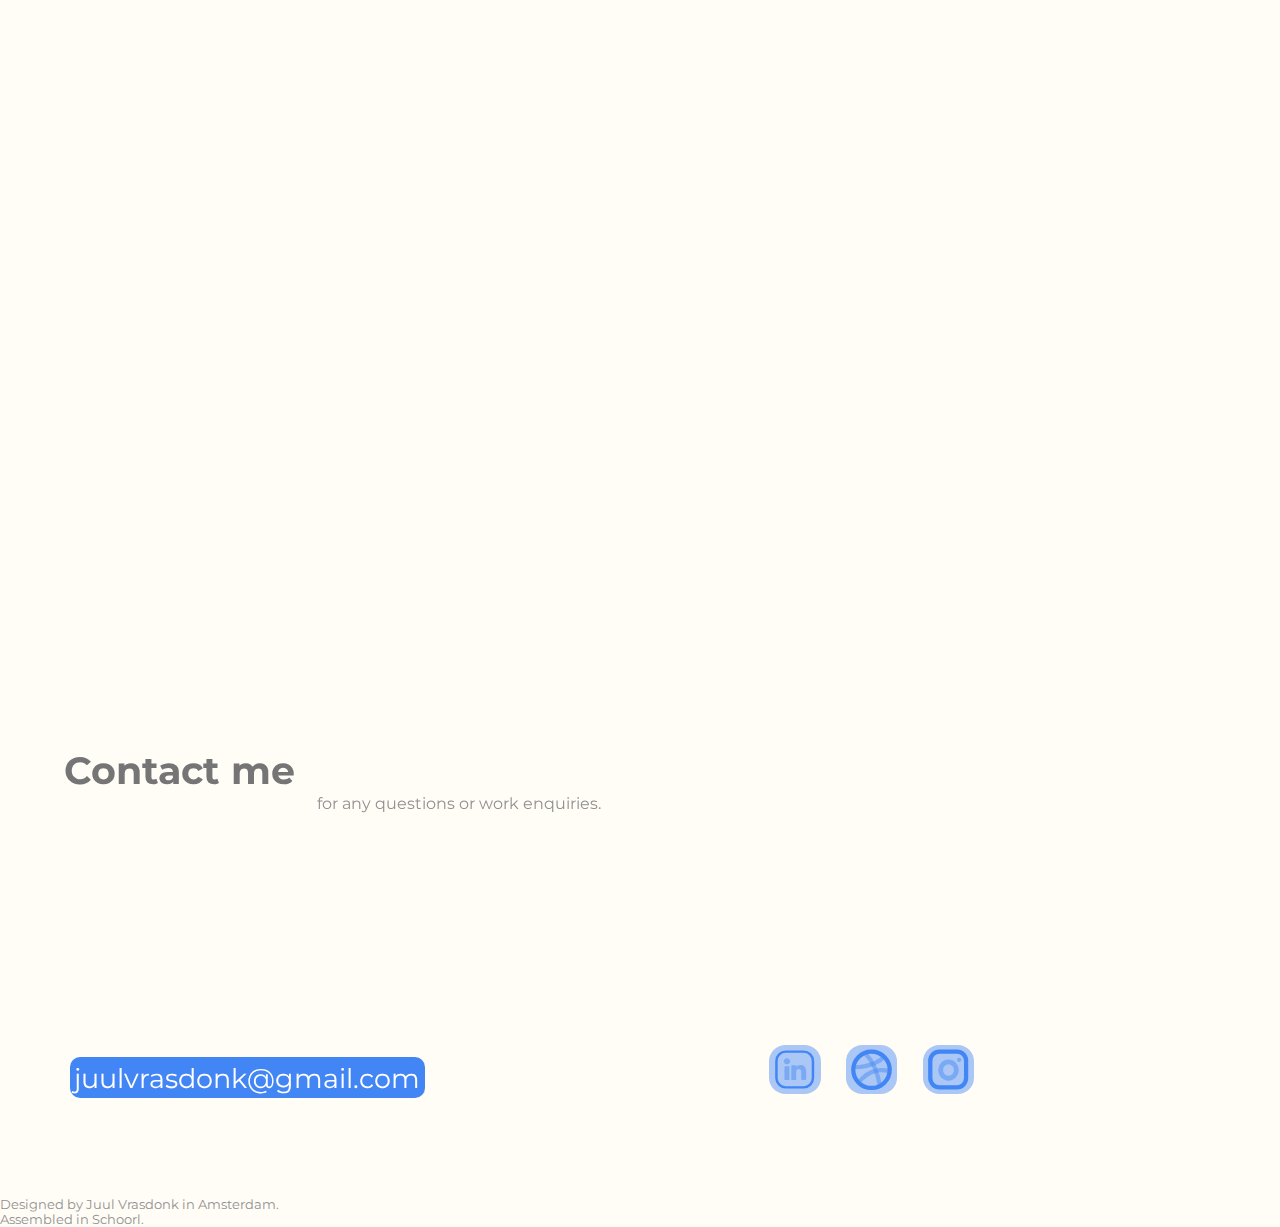
==== commit c488fc5e: "update" ====
--- a/index.html
+++ b/index.html
@@ -14,7 +14,7 @@
         <ul class="introlax">
             <li class="scroll" data-rate="2" data-direction="horizontal">Hey,</li>
             <li class="scroll" data-rate="1.5" data-direction="horizontal">I'm Juul Vrasdonk,</li>
-            <li class="scroll" data-rate="-2" data-direction="horizontal">I'm a webdesigner.</li>
+            <li class="scroll" data-rate="-2" data-direction="horizontal">I'm a web designer.</li>
         </ul>
     </header>
     <main class="homecontainer">
@@ -46,7 +46,8 @@
     </section>
        </article>
        <footer>
-           <h2 class="contactheader">Contact me for any questions or work enquiries</h2>
+           <h2 class="contactheader">Contact me</h2>
+           <p class="contacttext">for any questions or work enquiries.</p>
            <div class="desktopfooter">
             <section class="iconcontainer">
                 <h2 class="hidden"></h2>
--- a/style.css
+++ b/style.css
@@ -22,7 +22,7 @@
 }
 .aboutmebtn {
     position: fixed;
-    left: 85%;
+    left: 80%;
     right: 0px;
     z-index: 5;
     width: 12vw;
@@ -290,6 +290,11 @@
 .contactheader {
     font-size: 2.4em
 }
+.contacttext {
+    font-size: 1em;
+    color: rgb(145, 145, 145);
+    margin-left: 22%;
+}
 
 
 /* Animations */
@@ -315,6 +320,11 @@
 @media screen and (min-width: 480px) {
     h2 {
         font-size: 6em;
+    }
+    .aboutmebtn > img {
+        position: fixed;
+        right: 0px;
+        top: 0px;
     }
     .itemcontainer > img {
         margin: 0% 22% 5% 0%;
